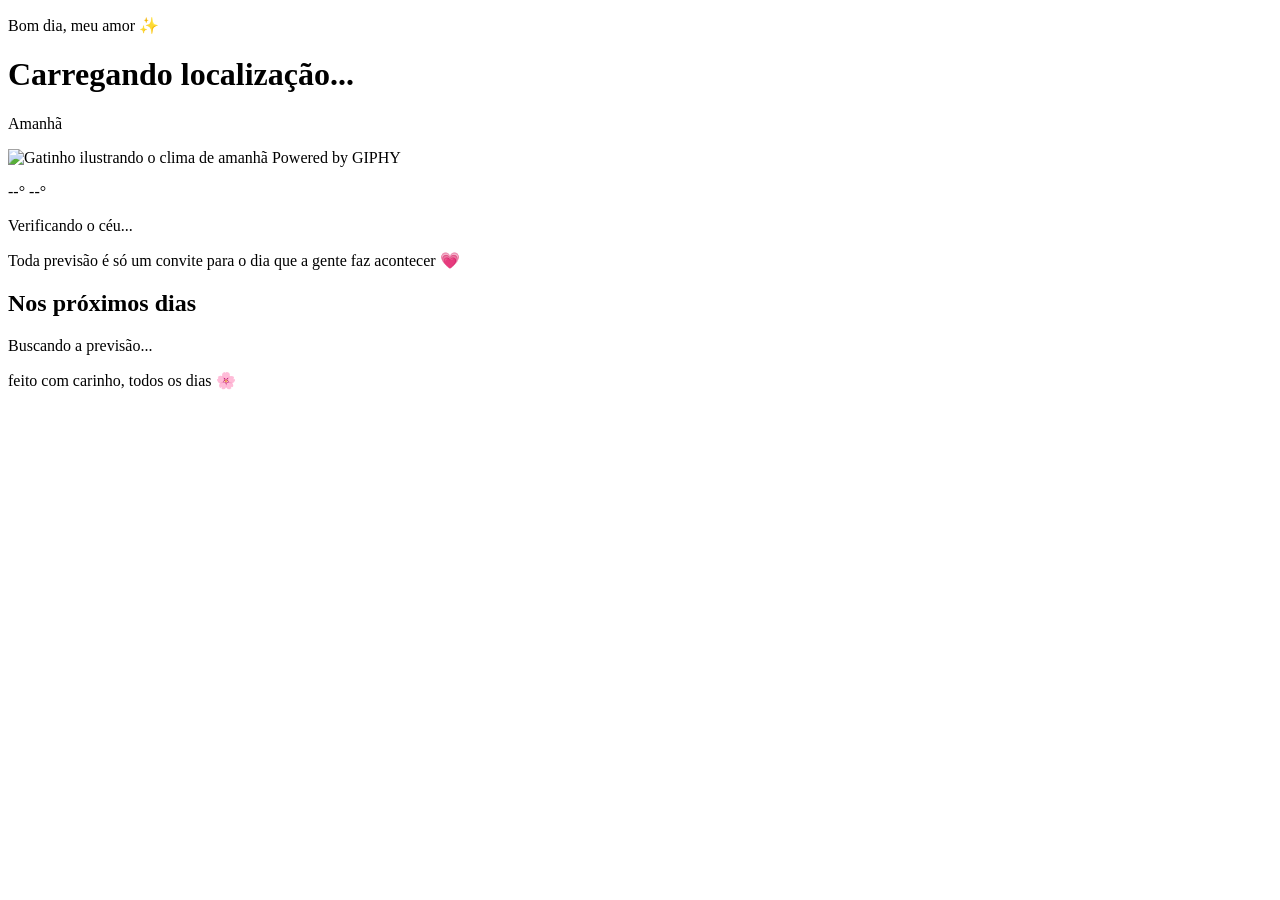
==== index-1.html @ cfc2a715 "Add files via upload" ====
<!DOCTYPE html>
<html lang="pt-BR">
<head>
  <meta charset="UTF-8" />
  <meta name="viewport" content="width=device-width, initial-scale=1.0" />
  <title>Para você, todo dia 💗</title>

  <!-- Fontes: uma display arredondada e afetuosa + uma de apoio para números/dados -->
  <link rel="preconnect" href="https://fonts.googleapis.com" />
  <link rel="preconnect" href="https://fonts.gstatic.com" crossorigin />
  <link
    href="https://fonts.googleapis.com/css2?family=Quicksand:wght@500;600;700&family=Baloo+2:wght@600;700;800&display=swap"
    rel="stylesheet"
  />

  <link rel="stylesheet" href="css/style.css" />
</head>
<body>

  <!-- Fundo decorativo de brilho, puramente visual -->
  <div class="glitter-layer" aria-hidden="true"></div>

  <div class="app">

    <!-- Cabeçalho -->
    <header class="app-header">
      <p class="saudacao" id="saudacao">Bom dia, meu amor ✨</p>
      <h1 class="cidade" id="cidade">Carregando localização...</h1>
      <p class="data-hoje" id="data-hoje"></p>
    </header>

    <!-- Card de destaque: o tempo de amanhã -->
    <section class="card-amanha" id="card-amanha" aria-live="polite">
      <p class="etiqueta">Amanhã</p>

      <div class="amanha-conteudo">
        <div class="amanha-gif-wrap">
          <img
            id="gif-gato"
            class="amanha-gif"
            src=""
            alt="Gatinho ilustrando o clima de amanhã"
          />
          <span class="giphy-credito">Powered by GIPHY</span>
        </div>

        <div class="amanha-info">
          <p class="amanha-temp">
            <span id="temp-max">--°</span>
            <span class="temp-min" id="temp-min">--°</span>
          </p>
          <p class="amanha-condicao" id="amanha-condicao">Verificando o céu...</p>
          <p class="amanha-chuva" id="amanha-chuva"></p>
        </div>
      </div>

      <p class="frase-inspiradora" id="frase-inspiradora">
        Toda previsão é só um convite para o dia que a gente faz acontecer 💗
      </p>
    </section>

    <!-- Próximos 4 dias -->
    <section class="proximos-dias">
      <h2 class="proximos-titulo">Nos próximos dias</h2>
      <div class="dias-lista" id="dias-lista">
        <!-- Os 4 cards de dia serão inseridos aqui via JavaScript (main.js) -->
        <p class="dias-carregando" id="dias-carregando">Buscando a previsão...</p>
      </div>
    </section>

    <footer class="app-footer">
      <p>feito com carinho, todos os dias 🌸</p>
    </footer>

  </div>

  <!-- Módulos JS (serão criados nos próximos passos) -->
  <script src="js/config.js"></script>
  <script src="js/clima.js"></script>
  <script src="js/frases.js"></script>
  <script src="js/gif.js"></script>
  <script src="js/main.js"></script>
</body>
</html>
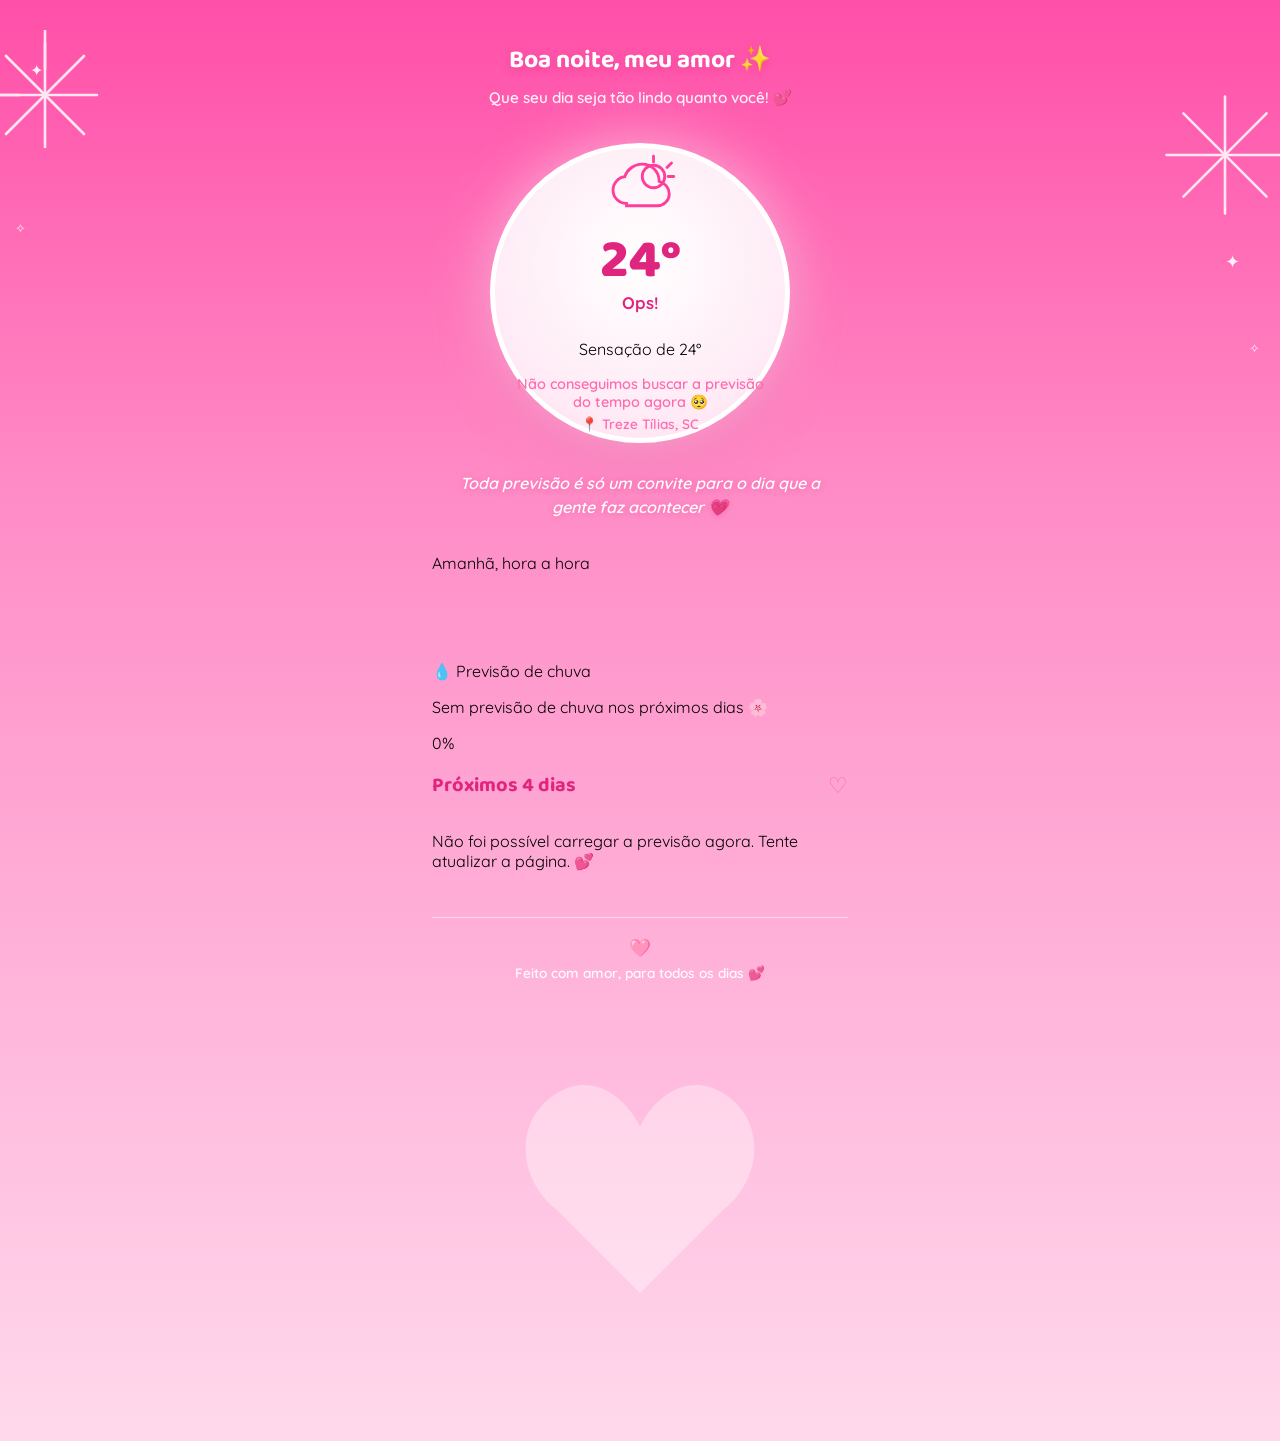
==== commit 7b7e681f: "Add files via upload" ====
--- a/index-1.html
+++ b/index-1.html
@@ -5,7 +5,6 @@
   <meta name="viewport" content="width=device-width, initial-scale=1.0" />
   <title>Para você, todo dia 💗</title>
 
-  <!-- Fontes: uma display arredondada e afetuosa + uma de apoio para números/dados -->
   <link rel="preconnect" href="https://fonts.googleapis.com" />
   <link rel="preconnect" href="https://fonts.gstatic.com" crossorigin />
   <link
@@ -17,64 +16,192 @@
 </head>
 <body>
 
-  <!-- Fundo decorativo de brilho, puramente visual -->
-  <div class="glitter-layer" aria-hidden="true"></div>
+  <!-- Fogos/estrelas decorativos nos cantos, como na referência -->
+  <svg class="fogo fogo-esquerda" viewBox="0 0 100 100" aria-hidden="true">
+    <g stroke="#ffffff" stroke-width="2" stroke-linecap="round">
+      <line x1="50" y1="10" x2="50" y2="90" />
+      <line x1="10" y1="50" x2="90" y2="50" />
+      <line x1="20" y1="20" x2="80" y2="80" />
+      <line x1="80" y1="20" x2="20" y2="80" />
+      <line x1="50" y1="0" x2="50" y2="30" />
+      <line x1="0" y1="50" x2="30" y2="50" />
+    </g>
+  </svg>
+  <svg class="fogo fogo-direita" viewBox="0 0 100 100" aria-hidden="true">
+    <g stroke="#ffffff" stroke-width="2" stroke-linecap="round">
+      <line x1="50" y1="5" x2="50" y2="95" />
+      <line x1="5" y1="50" x2="95" y2="50" />
+      <line x1="18" y1="18" x2="82" y2="82" />
+      <line x1="82" y1="18" x2="18" y2="82" />
+    </g>
+  </svg>
+  <div class="estrela estrela-1" aria-hidden="true">✦</div>
+  <div class="estrela estrela-2" aria-hidden="true">✧</div>
+  <div class="estrela estrela-3" aria-hidden="true">✦</div>
+  <div class="estrela estrela-4" aria-hidden="true">✧</div>
 
   <div class="app">
 
     <!-- Cabeçalho -->
     <header class="app-header">
-      <p class="saudacao" id="saudacao">Bom dia, meu amor ✨</p>
-      <h1 class="cidade" id="cidade">Carregando localização...</h1>
-      <p class="data-hoje" id="data-hoje"></p>
+      <h1 class="saudacao" id="saudacao">Bom dia, meu amor <span class="brilho">✨</span></h1>
+      <p class="subtitulo" id="subtitulo">Que seu dia seja tão lindo quanto você! 💕</p>
     </header>
 
-    <!-- Card de destaque: o tempo de amanhã -->
-    <section class="card-amanha" id="card-amanha" aria-live="polite">
-      <p class="etiqueta">Amanhã</p>
-
-      <div class="amanha-conteudo">
-        <div class="amanha-gif-wrap">
-          <img
-            id="gif-gato"
-            class="amanha-gif"
-            src=""
-            alt="Gatinho ilustrando o clima de amanhã"
-          />
-          <span class="giphy-credito">Powered by GIPHY</span>
+    <!-- Card de destaque: o círculo com o tempo de amanhã -->
+    <section class="circulo-tempo" id="circulo-tempo" aria-live="polite">
+      <div class="circulo-conteudo">
+
+        <div class="icone-tempo" id="icone-tempo">
+          <!-- ícone SVG é injetado aqui via JS (main.js), conforme a condição -->
+          <svg viewBox="0 0 64 64" width="72" height="72">
+            <circle cx="44" cy="20" r="10" fill="none" stroke="#ff3d9a" stroke-width="2.5" />
+            <g stroke="#ff3d9a" stroke-width="2.5" stroke-linecap="round">
+              <line x1="44" y1="2" x2="44" y2="7" />
+              <line x1="60" y1="8" x2="56" y2="12" />
+              <line x1="62" y1="20" x2="57" y2="20" />
+            </g>
+            <path
+              d="M20 44c-6.6 0-12-5.4-12-12 0-6.1 4.6-11.1 10.5-11.9C20.5 13.9 26.7 9 34 9c8.3 0 15 6.7 15 15v.3C54.1 25.6 58 30.2 58 35.5 58 41.3 53.3 46 47.5 46H20z"
+              fill="none" stroke="#ff3d9a" stroke-width="2.5"
+            />
+          </svg>
         </div>
 
-        <div class="amanha-info">
-          <p class="amanha-temp">
-            <span id="temp-max">--°</span>
-            <span class="temp-min" id="temp-min">--°</span>
-          </p>
-          <p class="amanha-condicao" id="amanha-condicao">Verificando o céu...</p>
-          <p class="amanha-chuva" id="amanha-chuva"></p>
-        </div>
-      </div>
-
-      <p class="frase-inspiradora" id="frase-inspiradora">
-        Toda previsão é só um convite para o dia que a gente faz acontecer 💗
-      </p>
+        <p class="temperatura" id="temperatura">24°</p>
+        <p class="condicao" id="condicao">Parcialmente nublado</p>
+        <p class="sensacao" id="sensacao">Sensação de 24°</p>
+        <p class="chuva-info" id="chuva-info">☔ Não vai chover</p>
+        <p class="localizacao" id="localizacao">📍 Treze Tílias, SC</p>
+      </div>
+    </section>
+
+    <!-- Frase inspiradora do dia -->
+    <p class="frase-inspiradora" id="frase-inspiradora">
+      Toda previsão é só um convite para o dia que a gente faz acontecer 💗
+    </p>
+
+    <!-- Faixa de horários de amanhã, estilo gráfico -->
+    <section class="previsao-horaria" id="previsao-horaria" aria-hidden="true">
+      <p class="horaria-titulo">Amanhã, hora a hora</p>
+      <svg class="horaria-linha" id="horaria-linha" viewBox="0 0 320 40" preserveAspectRatio="none"></svg>
+      <div class="horaria-lista" id="horaria-lista"></div>
+    </section>
+
+    <!-- Card de destaque: chance de chuva -->
+    <section class="chuva-destaque" id="chuva-destaque">
+      <div class="chuva-destaque-texto">
+        <p class="chuva-destaque-etiqueta">💧 Previsão de chuva</p>
+        <p class="chuva-destaque-frase" id="chuva-destaque-frase">Sem previsão de chuva nos próximos dias 🌸</p>
+      </div>
+      <p class="chuva-destaque-percentual" id="chuva-destaque-percentual">0%</p>
     </section>
 
     <!-- Próximos 4 dias -->
     <section class="proximos-dias">
-      <h2 class="proximos-titulo">Nos próximos dias</h2>
+      <div class="proximos-cabecalho">
+        <h2 class="proximos-titulo">Próximos 4 dias</h2>
+        <span class="coracao-topo" aria-hidden="true">♡</span>
+      </div>
+
       <div class="dias-lista" id="dias-lista">
-        <!-- Os 4 cards de dia serão inseridos aqui via JavaScript (main.js) -->
-        <p class="dias-carregando" id="dias-carregando">Buscando a previsão...</p>
+        <!-- Cards de exemplo (serão substituídos pelo main.js com dados reais) -->
+        <article class="dia-card">
+          <div class="dia-nome-data">
+            <p class="dia-nome">Amanhã</p>
+            <p class="dia-data">01/07</p>
+          </div>
+          <div class="dia-icone">
+            <svg viewBox="0 0 40 40" width="28" height="28">
+              <path
+                d="M13 27c-4 0-7.5-3.3-7.5-7.4 0-3.8 2.9-6.9 6.6-7.4C12.8 8.9 16.7 6 21.2 6c5.2 0 9.4 4.2 9.4 9.4v.2c3.2.9 5.4 3.8 5.4 7.1 0 3.7-3 6.8-6.7 6.8H13z"
+                fill="none" stroke="#ff8fc7" stroke-width="2"
+              />
+            </svg>
+          </div>
+          <p class="dia-chuva">Não vai chover</p>
+          <p class="dia-temps"><span class="dia-max">25°</span><span class="dia-min">/ 20°</span></p>
+        </article>
+
+        <article class="dia-card">
+          <div class="dia-nome-data">
+            <p class="dia-nome">Quarta</p>
+            <p class="dia-data">02/07</p>
+          </div>
+          <div class="dia-icone">
+            <svg viewBox="0 0 40 40" width="28" height="28">
+              <path
+                d="M13 24c-4 0-7.5-3.3-7.5-7.4 0-3.8 2.9-6.9 6.6-7.4C12.8 5.9 16.7 3 21.2 3c5.2 0 9.4 4.2 9.4 9.4v.2c3.2.9 5.4 3.8 5.4 7.1 0 3.7-3 6.8-6.7 6.8H13z"
+                fill="none" stroke="#ff8fc7" stroke-width="2"
+              />
+              <g stroke="#ff8fc7" stroke-width="2" stroke-linecap="round">
+                <line x1="13" y1="30" x2="11" y2="34" />
+                <line x1="20" y1="30" x2="18" y2="35" />
+                <line x1="27" y1="30" x2="25" y2="34" />
+              </g>
+            </svg>
+          </div>
+          <p class="dia-chuva">Vai chover</p>
+          <p class="dia-temps"><span class="dia-max">23°</span><span class="dia-min">/ 19°</span></p>
+        </article>
+
+        <article class="dia-card">
+          <div class="dia-nome-data">
+            <p class="dia-nome">Quinta</p>
+            <p class="dia-data">03/07</p>
+          </div>
+          <div class="dia-icone">
+            <svg viewBox="0 0 40 40" width="28" height="28">
+              <path
+                d="M13 27c-4 0-7.5-3.3-7.5-7.4 0-3.8 2.9-6.9 6.6-7.4C12.8 8.9 16.7 6 21.2 6c5.2 0 9.4 4.2 9.4 9.4v.2c3.2.9 5.4 3.8 5.4 7.1 0 3.7-3 6.8-6.7 6.8H13z"
+                fill="none" stroke="#ff8fc7" stroke-width="2"
+              />
+            </svg>
+          </div>
+          <p class="dia-chuva">Não vai chover</p>
+          <p class="dia-temps"><span class="dia-max">24°</span><span class="dia-min">/ 18°</span></p>
+        </article>
+
+        <article class="dia-card">
+          <div class="dia-nome-data">
+            <p class="dia-nome">Sexta</p>
+            <p class="dia-data">04/07</p>
+          </div>
+          <div class="dia-icone">
+            <svg viewBox="0 0 40 40" width="28" height="28">
+              <path
+                d="M13 24c-4 0-7.5-3.3-7.5-7.4 0-3.8 2.9-6.9 6.6-7.4C12.8 5.9 16.7 3 21.2 3c5.2 0 9.4 4.2 9.4 9.4v.2c3.2.9 5.4 3.8 5.4 7.1 0 3.7-3 6.8-6.7 6.8H13z"
+                fill="none" stroke="#ff8fc7" stroke-width="2"
+              />
+              <g stroke="#ff8fc7" stroke-width="2" stroke-linecap="round">
+                <line x1="13" y1="30" x2="11" y2="34" />
+                <line x1="20" y1="30" x2="18" y2="35" />
+                <line x1="27" y1="30" x2="25" y2="34" />
+              </g>
+            </svg>
+          </div>
+          <p class="dia-chuva">Vai chover</p>
+          <p class="dia-temps"><span class="dia-max">22°</span><span class="dia-min">/ 17°</span></p>
+        </article>
       </div>
     </section>
 
     <footer class="app-footer">
-      <p>feito com carinho, todos os dias 🌸</p>
+      <span class="coracao-rodape" aria-hidden="true">🩷</span>
+      <p>Feito com amor, para todos os dias 💕</p>
     </footer>
 
+    <!-- Silhueta romântica decorativa, no espírito da ilustração do Google -->
+    <svg class="silhueta-casal" viewBox="0 0 100 100" aria-hidden="true">
+      <path
+        d="M30 55c-10-8-10-22 0-28 8-5 16 0 20 8 4-8 12-13 20-8 10 6 10 20 0 28L50 75 30 55z"
+        fill="#ffffff" opacity="0.35"
+      />
+    </svg>
+
   </div>
 
-  <!-- Módulos JS (serão criados nos próximos passos) -->
+  <!-- Módulos JS -->
   <script src="js/config.js"></script>
   <script src="js/clima.js"></script>
   <script src="js/frases.js"></script>
--- a/css/style.css
+++ b/css/style.css
@@ -0,0 +1,328 @@
+/* =========================================================
+   Para você, todo dia 💗 — style.css
+   ========================================================= */
+
+:root {
+  --rosa-topo: #ff4fa8;
+  --rosa-meio: #ff8dc7;
+  --rosa-base: #ffd9ec;
+  --rosa-texto: #e0257e;
+  --rosa-texto-suave: #ff6bb0;
+  --branco: #ffffff;
+  --sombra-circulo: 0 0 60px rgba(255, 255, 255, 0.55), 0 20px 50px rgba(224, 37, 126, 0.35);
+}
+
+* {
+  box-sizing: border-box;
+}
+
+body {
+  margin: 0;
+  min-height: 100vh;
+  font-family: "Quicksand", sans-serif;
+  background: linear-gradient(180deg, var(--rosa-topo) 0%, var(--rosa-meio) 35%, var(--rosa-base) 100%);
+  position: relative;
+  overflow-x: hidden;
+}
+
+/* ---------------------------------------------------------
+   Decorações: fogos e estrelinhas nos cantos
+   --------------------------------------------------------- */
+.fogo {
+  position: absolute;
+  width: 130px;
+  height: 130px;
+  opacity: 0.85;
+  animation: cintilar-fogo 3s ease-in-out infinite alternate;
+  pointer-events: none;
+}
+
+.fogo-esquerda {
+  top: 30px;
+  left: -20px;
+}
+
+.fogo-direita {
+  top: 90px;
+  right: -10px;
+  animation-delay: 1.2s;
+}
+
+@keyframes cintilar-fogo {
+  from {
+    opacity: 0.5;
+    transform: scale(0.95);
+  }
+  to {
+    opacity: 1;
+    transform: scale(1.05);
+  }
+}
+
+.estrela {
+  position: absolute;
+  color: var(--branco);
+  font-size: 1.4rem;
+  opacity: 0.9;
+  animation: piscar 2.4s ease-in-out infinite;
+}
+
+.estrela-1 { top: 60px; left: 30px; font-size: 1rem; animation-delay: 0s; }
+.estrela-2 { top: 220px; left: 15px; font-size: 0.8rem; animation-delay: 0.6s; }
+.estrela-3 { top: 250px; right: 40px; font-size: 1.1rem; animation-delay: 1s; }
+.estrela-4 { top: 340px; right: 20px; font-size: 0.8rem; animation-delay: 1.6s; }
+
+@keyframes piscar {
+  0%, 100% { opacity: 0.3; transform: scale(0.8); }
+  50% { opacity: 1; transform: scale(1.1); }
+}
+
+@media (prefers-reduced-motion: reduce) {
+  .fogo, .estrela {
+    animation: none;
+  }
+}
+
+/* ---------------------------------------------------------
+   Container principal
+   --------------------------------------------------------- */
+.app {
+  position: relative;
+  z-index: 1;
+  max-width: 460px;
+  margin: 0 auto;
+  padding: 40px 22px 40px;
+}
+
+/* ---------------------------------------------------------
+   Cabeçalho
+   --------------------------------------------------------- */
+.app-header {
+  text-align: center;
+  margin-bottom: 36px;
+}
+
+.saudacao {
+  margin: 0 0 8px;
+  font-family: "Baloo 2", sans-serif;
+  font-weight: 700;
+  font-size: 1.55rem;
+  color: var(--branco);
+  text-shadow: 0 2px 10px rgba(224, 37, 126, 0.4);
+}
+
+.subtitulo {
+  margin: 0;
+  font-size: 0.95rem;
+  font-weight: 600;
+  color: rgba(255, 255, 255, 0.92);
+}
+
+/* ---------------------------------------------------------
+   Círculo de destaque
+   --------------------------------------------------------- */
+.circulo-tempo {
+  display: flex;
+  justify-content: center;
+  margin-bottom: 28px;
+}
+
+.circulo-conteudo {
+  width: 300px;
+  height: 300px;
+  border-radius: 50%;
+  background: radial-gradient(circle at 50% 40%, #fff 0%, #ffeaf5 70%, #ffd9ec 100%);
+  border: 5px solid var(--branco);
+  box-shadow: var(--sombra-circulo);
+  display: flex;
+  flex-direction: column;
+  align-items: center;
+  justify-content: center;
+  text-align: center;
+  padding: 20px;
+}
+
+.icone-tempo {
+  margin-bottom: 4px;
+}
+
+.gif-gato {
+  width: 92px;
+  height: 92px;
+  object-fit: cover;
+  border-radius: 50%;
+  border: 3px solid var(--rosa-texto-suave);
+  display: block;
+}
+
+.giphy-credito {
+  display: block;
+  text-align: center;
+  font-size: 0.55rem;
+  color: var(--rosa-texto-suave);
+  opacity: 0.7;
+  margin-top: 3px;
+}
+
+.dia-icone-emoji {
+  font-size: 1.5rem;
+  display: block;
+}
+
+.temperatura {
+  margin: 0;
+  font-family: "Baloo 2", sans-serif;
+  font-weight: 800;
+  font-size: 3.4rem;
+  color: var(--rosa-texto);
+  line-height: 1;
+}
+
+.condicao {
+  margin: 4px 0 10px;
+  font-weight: 700;
+  font-size: 1.05rem;
+  color: var(--rosa-texto);
+}
+
+.chuva-info {
+  margin: 0 0 4px;
+  font-size: 0.9rem;
+  font-weight: 600;
+  color: var(--rosa-texto-suave);
+}
+
+.localizacao {
+  margin: 0;
+  font-size: 0.85rem;
+  font-weight: 600;
+  color: var(--rosa-texto-suave);
+}
+
+/* ---------------------------------------------------------
+   Frase inspiradora
+   --------------------------------------------------------- */
+.frase-inspiradora {
+  text-align: center;
+  font-style: italic;
+  font-weight: 600;
+  color: var(--branco);
+  text-shadow: 0 1px 6px rgba(224, 37, 126, 0.3);
+  margin: 0 0 34px;
+  padding: 0 10px;
+  line-height: 1.5;
+}
+
+/* ---------------------------------------------------------
+   Próximos 4 dias
+   --------------------------------------------------------- */
+.proximos-cabecalho {
+  display: flex;
+  align-items: center;
+  justify-content: space-between;
+  margin-bottom: 14px;
+}
+
+.proximos-titulo {
+  margin: 0;
+  font-family: "Baloo 2", sans-serif;
+  font-size: 1.25rem;
+  font-weight: 700;
+  color: var(--rosa-texto);
+}
+
+.coracao-topo {
+  font-size: 1.4rem;
+  color: var(--rosa-texto-suave);
+}
+
+.dias-lista {
+  display: flex;
+  flex-direction: column;
+  gap: 12px;
+  margin-bottom: 30px;
+}
+
+.dia-card {
+  display: flex;
+  align-items: center;
+  gap: 14px;
+  background: rgba(255, 255, 255, 0.55);
+  border-radius: 18px;
+  padding: 14px 18px;
+}
+
+.dia-nome-data {
+  min-width: 74px;
+}
+
+.dia-nome {
+  margin: 0;
+  font-weight: 700;
+  color: var(--rosa-texto);
+  font-size: 1rem;
+}
+
+.dia-data {
+  margin: 0;
+  font-size: 0.78rem;
+  color: var(--rosa-texto-suave);
+}
+
+.dia-icone {
+  flex-shrink: 0;
+}
+
+.dia-chuva {
+  flex: 1;
+  margin: 0;
+  font-size: 0.85rem;
+  font-weight: 600;
+  color: var(--rosa-texto-suave);
+}
+
+.dia-temps {
+  margin: 0;
+  font-weight: 700;
+  font-size: 1rem;
+  color: var(--rosa-texto);
+  white-space: nowrap;
+}
+
+.dia-temps .dia-min {
+  font-weight: 600;
+  color: var(--rosa-texto-suave);
+  margin-left: 4px;
+}
+
+/* ---------------------------------------------------------
+   Rodapé
+   --------------------------------------------------------- */
+.app-footer {
+  text-align: center;
+  padding-top: 18px;
+  border-top: 1px solid rgba(255, 255, 255, 0.5);
+}
+
+.coracao-rodape {
+  display: block;
+  font-size: 1.1rem;
+  margin-bottom: 6px;
+}
+
+.app-footer p {
+  margin: 0;
+  font-size: 0.85rem;
+  font-weight: 600;
+  color: rgba(255, 255, 255, 0.95);
+}
+
+/* ---------------------------------------------------------
+   Telas pequenas
+   --------------------------------------------------------- */
+@media (max-width: 340px) {
+  .circulo-conteudo {
+    width: 260px;
+    height: 260px;
+  }
+}
